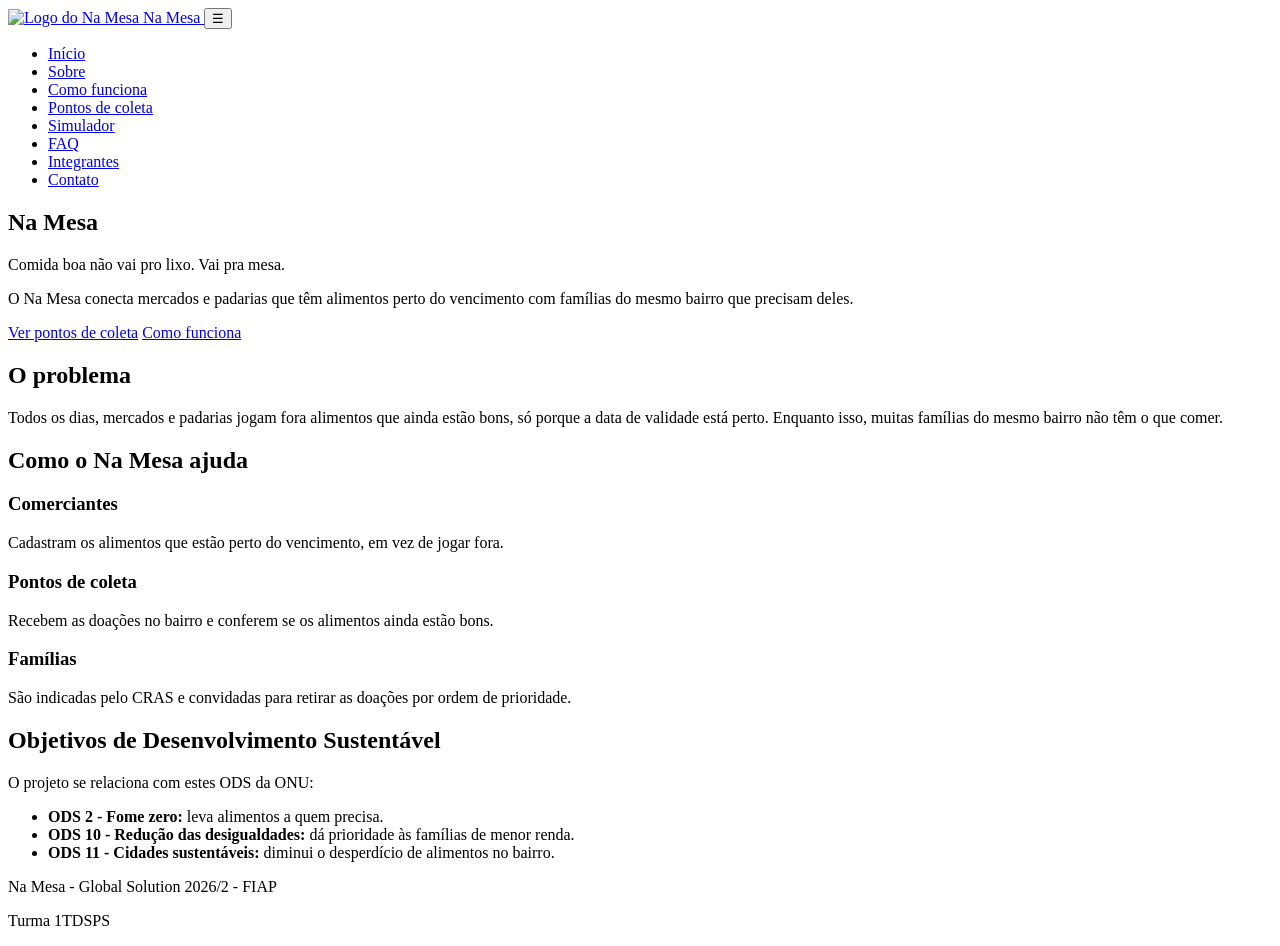
==== index.html @ ea49aa07 "pagina inicial v1" ====
<!DOCTYPE html>
<html lang="pt-BR">
<head>
    <meta charset="UTF-8">
    <meta name="viewport" content="width=device-width, initial-scale=1.0">
    <title>Na Mesa - Início</title>
    <link rel="icon" href="assets/icons/logo.svg">
    <link rel="stylesheet" href="css/style.css">
</head>
<body>
    <header class="cabecalho">
        <div class="container cabecalho-conteudo">
            <a href="index.html" class="logo">
                <img src="assets/icons/logo.svg" alt="Logo do Na Mesa">
                Na Mesa
            </a>
            <button class="botao-menu" id="botao-menu" aria-label="Abrir menu">☰</button>
            <nav class="menu" id="menu">
                <ul>
                    <li><a href="index.html" class="ativo">Início</a></li>
                    <li><a href="sobre.html">Sobre</a></li>
                    <li><a href="como-funciona.html">Como funciona</a></li>
                    <li><a href="pontos.html">Pontos de coleta</a></li>
                    <li><a href="simulador.html">Simulador</a></li>
                    <li><a href="faq.html">FAQ</a></li>
                    <li><a href="integrantes.html">Integrantes</a></li>
                    <li><a href="contato.html">Contato</a></li>
                </ul>
            </nav>
        </div>
    </header>

    <main class="container">
        <section class="banner">
            <h1>Na Mesa</h1>
            <p class="frase">Comida boa não vai pro lixo. Vai pra mesa.</p>
            <p>O Na Mesa conecta mercados e padarias que têm alimentos perto do vencimento com famílias do mesmo bairro que precisam deles.</p>
            <a href="pontos.html" class="botao">Ver pontos de coleta</a>
            <a href="como-funciona.html" class="botao botao-secundario">Como funciona</a>
        </section>

        <section>
            <h2>O problema</h2>
            <p>Todos os dias, mercados e padarias jogam fora alimentos que ainda estão bons, só porque a data de validade está perto. Enquanto isso, muitas famílias do mesmo bairro não têm o que comer.</p>
        </section>

        <section>
            <h2>Como o Na Mesa ajuda</h2>
            <div class="cards">
                <article class="card">
                    <h3>Comerciantes</h3>
                    <p>Cadastram os alimentos que estão perto do vencimento, em vez de jogar fora.</p>
                </article>
                <article class="card">
                    <h3>Pontos de coleta</h3>
                    <p>Recebem as doações no bairro e conferem se os alimentos ainda estão bons.</p>
                </article>
                <article class="card">
                    <h3>Famílias</h3>
                    <p>São indicadas pelo CRAS e convidadas para retirar as doações por ordem de prioridade.</p>
                </article>
            </div>
        </section>

        <section>
            <h2>Objetivos de Desenvolvimento Sustentável</h2>
            <p>O projeto se relaciona com estes ODS da ONU:</p>
            <ul class="lista">
                <li><strong>ODS 2 - Fome zero:</strong> leva alimentos a quem precisa.</li>
                <li><strong>ODS 10 - Redução das desigualdades:</strong> dá prioridade às famílias de menor renda.</li>
                <li><strong>ODS 11 - Cidades sustentáveis:</strong> diminui o desperdício de alimentos no bairro.</li>
            </ul>
        </section>
    </main>

    <footer class="rodape">
        <p>Na Mesa - Global Solution 2026/2 - FIAP</p>
        <p>Turma 1TDSPS</p>
    </footer>

    <script src="js/script.js"></script>
</body>
</html>
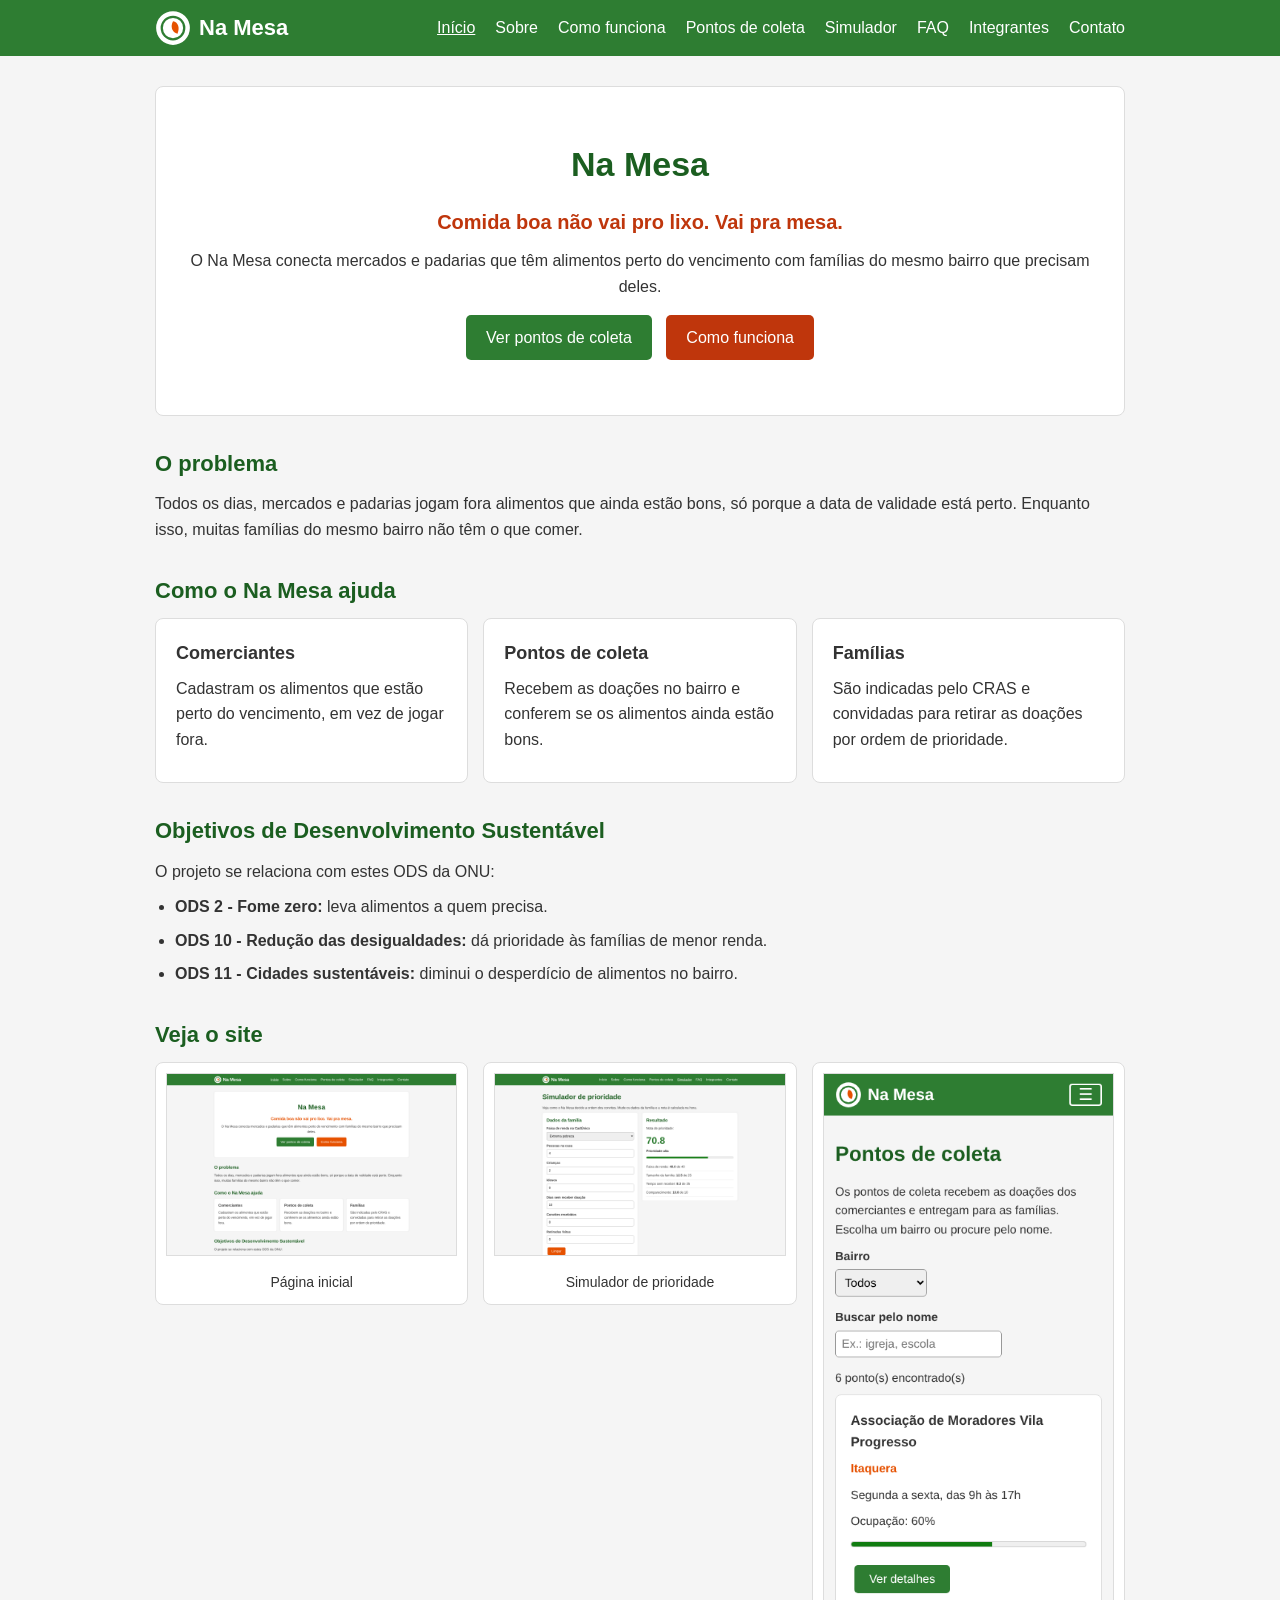
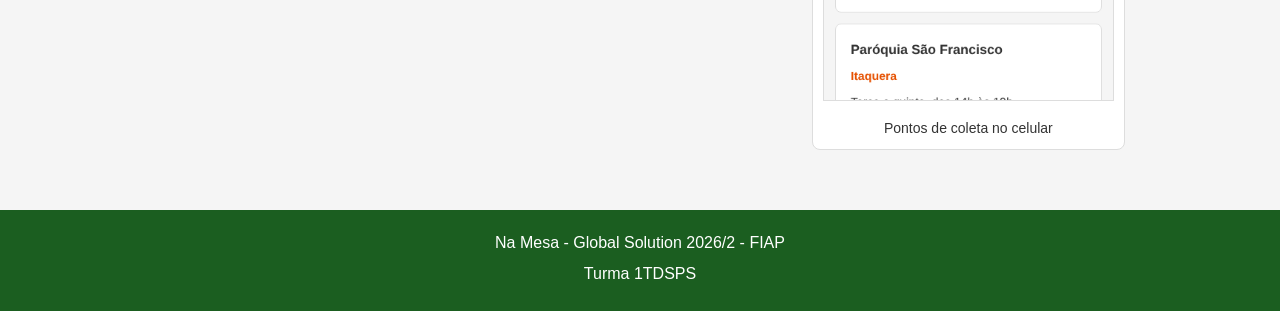
==== commit 576a6ac7: "correções finais" ====
--- a/index.html
+++ b/index.html
@@ -14,7 +14,7 @@
                 <img src="assets/icons/logo.svg" alt="Logo do Na Mesa">
                 Na Mesa
             </a>
-            <button class="botao-menu" id="botao-menu" aria-label="Abrir menu">☰</button>
+            <button class="botao-menu" id="botao-menu" aria-label="Abrir menu" aria-expanded="false">☰</button>
             <nav class="menu" id="menu">
                 <ul>
                     <li><a href="index.html" class="ativo">Início</a></li>
@@ -71,6 +71,24 @@
                 <li><strong>ODS 11 - Cidades sustentáveis:</strong> diminui o desperdício de alimentos no bairro.</li>
             </ul>
         </section>
+
+        <section>
+            <h2>Veja o site</h2>
+            <div class="prints">
+                <figure class="print">
+                    <img src="assets/images/prints/inicio.png" alt="Página inicial do Na Mesa no computador, com o título, a frase do projeto e os botões Ver pontos de coleta e Como funciona">
+                    <figcaption>Página inicial</figcaption>
+                </figure>
+                <figure class="print">
+                    <img src="assets/images/prints/simulador.png" alt="Simulador de prioridade do Na Mesa com o formulário de dados da família e a nota calculada">
+                    <figcaption>Simulador de prioridade</figcaption>
+                </figure>
+                <figure class="print">
+                    <img src="assets/images/prints/pontos-celular.png" alt="Lista de pontos de coleta do Na Mesa vista no celular, com filtro por bairro e busca">
+                    <figcaption>Pontos de coleta no celular</figcaption>
+                </figure>
+            </div>
+        </section>
     </main>
 
     <footer class="rodape">
--- a/css/style.css
+++ b/css/style.css
@@ -0,0 +1,627 @@
+/* =============================================
+   Na Mesa - style.css
+   O estilo é feito primeiro para o celular.
+   No final, as media queries ajustam para tablet e desktop.
+   ============================================= */
+
+/* ---------- Cores do site ---------- */
+:root {
+    --verde: #2e7d32;
+    --verde-escuro: #1b5e20;
+    --laranja: #bf360c;
+    --fundo: #f5f5f5;
+    --texto: #333333;
+    --branco: #ffffff;
+    --borda: #dddddd;
+    --erro: #c62828;
+}
+
+/* ---------- Base ---------- */
+* {
+    margin: 0;
+    padding: 0;
+    box-sizing: border-box;
+}
+
+body {
+    font-family: Arial, Helvetica, sans-serif;
+    background-color: var(--fundo);
+    color: var(--texto);
+    line-height: 1.6;
+}
+
+img {
+    max-width: 100%;
+}
+
+a {
+    color: var(--verde);
+}
+
+h1 {
+    font-size: 28px;
+    color: var(--verde-escuro);
+    margin-bottom: 15px;
+}
+
+h2 {
+    font-size: 22px;
+    color: var(--verde-escuro);
+    margin-bottom: 10px;
+}
+
+h3 {
+    font-size: 18px;
+    margin-bottom: 8px;
+}
+
+p {
+    margin-bottom: 10px;
+}
+
+.container {
+    max-width: 1000px;
+    margin: 0 auto;
+    padding-left: 15px;
+    padding-right: 15px;
+}
+
+main {
+    padding-top: 30px;
+    padding-bottom: 30px;
+}
+
+section {
+    margin-bottom: 30px;
+}
+
+.lista {
+    padding-left: 20px;
+}
+
+.lista li {
+    margin-bottom: 8px;
+}
+
+/* ---------- Cabeçalho e menu ---------- */
+.cabecalho {
+    background-color: var(--verde);
+    padding-top: 10px;
+    padding-bottom: 10px;
+}
+
+.cabecalho-conteudo {
+    display: flex;
+    justify-content: space-between;
+    align-items: center;
+    flex-wrap: wrap;
+}
+
+.logo {
+    display: flex;
+    align-items: center;
+    gap: 8px;
+    color: var(--branco);
+    font-size: 22px;
+    font-weight: bold;
+    text-decoration: none;
+}
+
+.logo img {
+    width: 36px;
+    height: 36px;
+}
+
+.botao-menu {
+    background: none;
+    border: 2px solid var(--branco);
+    border-radius: 4px;
+    color: var(--branco);
+    font-size: 22px;
+    padding: 0 10px;
+    cursor: pointer;
+}
+
+/* no celular o menu começa escondido */
+.menu {
+    display: none;
+    width: 100%;
+}
+
+/* o JavaScript coloca a classe "aberto" para mostrar o menu */
+.menu.aberto {
+    display: block;
+}
+
+.menu ul {
+    list-style: none;
+    margin-top: 10px;
+}
+
+.menu a {
+    display: block;
+    color: var(--branco);
+    text-decoration: none;
+    padding: 10px 0;
+    border-top: 1px solid var(--verde-escuro);
+}
+
+.menu a:hover,
+.menu a.ativo {
+    text-decoration: underline;
+}
+
+/* ---------- Botões ---------- */
+.botao {
+    display: inline-block;
+    background-color: var(--verde);
+    color: var(--branco);
+    border: none;
+    border-radius: 5px;
+    padding: 10px 20px;
+    margin: 5px;
+    font-size: 16px;
+    text-decoration: none;
+    cursor: pointer;
+}
+
+.botao:hover {
+    background-color: var(--verde-escuro);
+}
+
+.botao-secundario {
+    background-color: var(--laranja);
+}
+
+.botao-secundario:hover {
+    background-color: #8d2a09;
+}
+
+/* ---------- Página inicial ---------- */
+.banner {
+    background-color: var(--branco);
+    border: 1px solid var(--borda);
+    border-radius: 8px;
+    padding: 30px 20px;
+    text-align: center;
+}
+
+.banner .frase {
+    font-size: 20px;
+    font-weight: bold;
+    color: var(--laranja);
+}
+
+/* ---------- Cards ---------- */
+.cards {
+    display: grid;
+    grid-template-columns: 1fr;
+    gap: 15px;
+}
+
+.card {
+    background-color: var(--branco);
+    border: 1px solid var(--borda);
+    border-radius: 8px;
+    padding: 20px;
+}
+
+/* ---------- Tabela ---------- */
+.tabela-container {
+    overflow-x: auto;
+}
+
+table {
+    width: 100%;
+    border-collapse: collapse;
+    background-color: var(--branco);
+}
+
+th,
+td {
+    border: 1px solid var(--borda);
+    padding: 10px;
+    text-align: left;
+}
+
+th {
+    background-color: var(--verde);
+    color: var(--branco);
+}
+
+/* ===== Como funciona: abas ===== */
+.abas {
+    display: flex;
+    flex-wrap: wrap;
+    gap: 5px;
+    margin-bottom: 10px;
+}
+
+.botao-aba {
+    background-color: var(--branco);
+    border: 1px solid var(--verde);
+    border-radius: 5px;
+    color: var(--verde);
+    font-size: 15px;
+    padding: 8px 15px;
+    cursor: pointer;
+}
+
+.botao-aba.ativa {
+    background-color: var(--verde);
+    color: var(--branco);
+}
+
+/* só o painel com a classe "visivel" aparece */
+.painel {
+    display: none;
+}
+
+.painel.visivel {
+    display: block;
+}
+
+/* ===== Pontos de coleta ===== */
+.filtros {
+    display: flex;
+    flex-wrap: wrap;
+    gap: 15px;
+    margin-bottom: 15px;
+}
+
+.filtro label {
+    display: block;
+    font-weight: bold;
+    margin-bottom: 5px;
+}
+
+.filtro select,
+.filtro input {
+    padding: 8px;
+    border: 1px solid #999999;
+    border-radius: 5px;
+    font-size: 16px;
+}
+
+.ponto .bairro {
+    color: var(--laranja);
+    font-weight: bold;
+}
+
+/* barra que mostra a ocupação do ponto */
+.ponto meter {
+    display: block;
+    width: 100%;
+    height: 16px;
+    margin-bottom: 15px;
+}
+
+/* classe usada pelo filtro para esconder um ponto */
+.escondido {
+    display: none;
+}
+
+.aviso {
+    margin-top: 15px;
+    font-size: 14px;
+    color: #666666;
+}
+
+/* ===== Janela de detalhes (modal) ===== */
+/* a janela cobre a tela toda com um fundo escuro e começa escondida */
+.modal {
+    display: none;
+    position: fixed;
+    top: 0;
+    left: 0;
+    width: 100%;
+    height: 100%;
+    background-color: rgba(0, 0, 0, 0.6);
+    padding: 15px;
+    z-index: 10;
+}
+
+/* o JavaScript coloca a classe "aberto" para mostrar a janela */
+.modal.aberto {
+    display: flex;
+    justify-content: center;
+    align-items: center;
+}
+
+.modal-caixa {
+    position: relative;
+    background-color: var(--branco);
+    border-radius: 8px;
+    padding: 25px;
+    width: 100%;
+    max-width: 500px;
+    max-height: 90vh;
+    overflow-y: auto;
+}
+
+.modal-caixa h2 {
+    padding-right: 40px;
+}
+
+.modal-fechar {
+    position: absolute;
+    top: 10px;
+    right: 10px;
+    width: 32px;
+    height: 32px;
+    background-color: var(--laranja);
+    color: var(--branco);
+    border: none;
+    border-radius: 5px;
+    font-size: 16px;
+    cursor: pointer;
+}
+
+/* ===== Simulador ===== */
+.simulador {
+    display: grid;
+    grid-template-columns: 1fr;
+    gap: 20px;
+    margin-bottom: 20px;
+}
+
+.nota {
+    font-size: 48px;
+    font-weight: bold;
+    color: var(--verde);
+    margin-bottom: 0;
+}
+
+.nivel {
+    font-weight: bold;
+}
+
+.resultado meter {
+    display: block;
+    width: 100%;
+    height: 20px;
+    margin-bottom: 15px;
+}
+
+.lista-resultado {
+    list-style: none;
+}
+
+.lista-resultado li {
+    border-bottom: 1px solid var(--borda);
+    padding: 8px 0;
+}
+
+.dica {
+    margin-top: 15px;
+}
+
+/* ===== FAQ ===== */
+.faq-item {
+    background-color: var(--branco);
+    border: 1px solid var(--borda);
+    border-radius: 8px;
+    margin-bottom: 10px;
+}
+
+.pergunta {
+    width: 100%;
+    background: none;
+    border: none;
+    color: var(--texto);
+    font-size: 16px;
+    font-weight: bold;
+    text-align: left;
+    padding: 15px;
+    cursor: pointer;
+}
+
+.pergunta::after {
+    content: "+";
+    float: right;
+}
+
+.pergunta.ativa::after {
+    content: "-";
+}
+
+/* a resposta começa escondida e aparece com a classe "aberta" */
+.resposta {
+    display: none;
+    padding: 0 15px 15px;
+}
+
+.resposta.aberta {
+    display: block;
+}
+
+/* ===== Integrantes ===== */
+.integrante {
+    text-align: center;
+}
+
+.integrante img {
+    width: 120px;
+    height: 120px;
+    border-radius: 50%;
+    object-fit: cover;
+    margin-bottom: 10px;
+}
+
+.integrante h2 {
+    font-size: 19px;
+}
+
+.integrante a {
+    margin: 0 5px;
+}
+
+/* ===== Contato ===== */
+.formulario {
+    background-color: var(--branco);
+    border: 1px solid var(--borda);
+    border-radius: 8px;
+    padding: 20px;
+}
+
+.campo {
+    margin-bottom: 15px;
+}
+
+.campo label {
+    display: block;
+    font-weight: bold;
+    margin-bottom: 5px;
+}
+
+.campo input,
+.campo select,
+.campo textarea {
+    width: 100%;
+    padding: 10px;
+    border: 1px solid #999999;
+    border-radius: 5px;
+    font-family: Arial, Helvetica, sans-serif;
+    font-size: 16px;
+}
+
+.campo textarea {
+    height: 120px;
+    resize: vertical;
+}
+
+/* borda vermelha no campo com erro (colocada pelo JavaScript) */
+.campo .campo-erro {
+    border: 2px solid var(--erro);
+}
+
+/* borda verde no campo preenchido corretamente (colocada pelo JavaScript) */
+.campo .campo-ok {
+    border: 2px solid var(--verde);
+}
+
+/* contorno visível para quem navega pelo teclado */
+a:focus-visible,
+button:focus-visible,
+input:focus-visible,
+select:focus-visible,
+textarea:focus-visible {
+    outline: 3px solid var(--verde-escuro);
+    outline-offset: 2px;
+}
+
+.erro {
+    display: block;
+    color: var(--erro);
+    font-size: 14px;
+}
+
+.sucesso {
+    display: none;
+    background-color: #e8f5e9;
+    border: 1px solid var(--verde);
+    border-radius: 5px;
+    color: var(--verde-escuro);
+    padding: 10px;
+    margin-top: 10px;
+}
+
+.sucesso.mostrar {
+    display: block;
+}
+
+.outras-formas {
+    margin-top: 20px;
+}
+
+/* ---------- Rodapé ---------- */
+.rodape {
+    background-color: var(--verde-escuro);
+    color: var(--branco);
+    text-align: center;
+    padding: 20px 15px;
+}
+
+.rodape p {
+    margin-bottom: 5px;
+}
+
+/* ---------- Veja o site (página inicial) ---------- */
+.prints {
+    display: grid;
+    grid-template-columns: 1fr;
+    gap: 15px;
+    align-items: start;
+}
+
+.print {
+    background-color: var(--branco);
+    border: 1px solid var(--borda);
+    border-radius: 8px;
+    padding: 10px;
+    text-align: center;
+}
+
+.print img {
+    max-width: 100%;
+    height: auto;
+    border: 1px solid var(--borda);
+}
+
+.print figcaption {
+    margin-top: 8px;
+    font-size: 14px;
+}
+
+/* ---------- Tablet (a partir de 768px) ---------- */
+@media (min-width: 768px) {
+    h1 {
+        font-size: 34px;
+    }
+
+    .banner {
+        padding: 50px 30px;
+    }
+
+    .cards {
+        grid-template-columns: 1fr 1fr;
+    }
+
+    /* no tablet o formulário e o resultado do simulador ficam lado a lado */
+    .simulador {
+        grid-template-columns: 1fr 1fr;
+        align-items: start;
+    }
+}
+
+/* ---------- Desktop (a partir de 1024px) ---------- */
+@media (min-width: 1024px) {
+    .cards {
+        grid-template-columns: 1fr 1fr 1fr;
+    }
+
+    .prints {
+        grid-template-columns: 1fr 1fr 1fr;
+    }
+
+    /* no desktop o botão some e o menu fica sempre aparecendo */
+    .botao-menu {
+        display: none;
+    }
+
+    .menu {
+        display: block;
+        width: auto;
+    }
+
+    .menu ul {
+        display: flex;
+        gap: 20px;
+        margin-top: 0;
+    }
+
+    .menu a {
+        border-top: none;
+        padding: 5px 0;
+    }
+}
